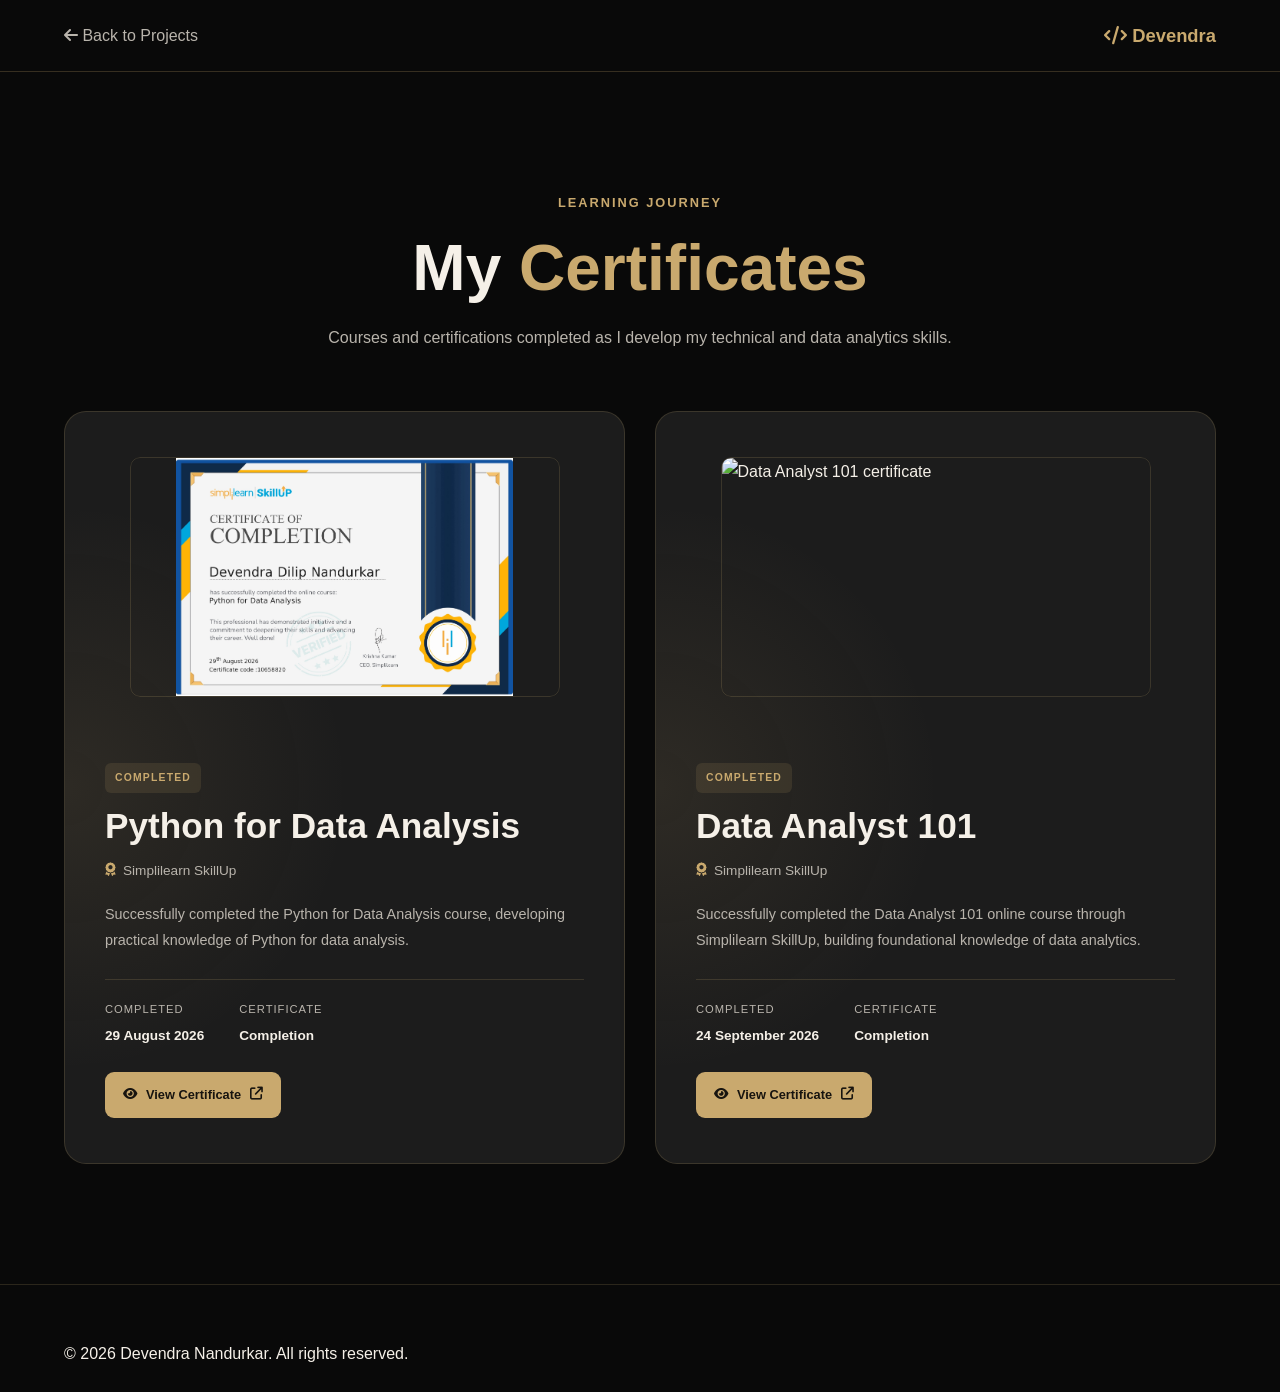
==== certificates.html @ e5c410e3 "Add files via upload" ====
<!DOCTYPE html>
<html lang="en">
<head>
    <meta charset="UTF-8">
    <meta name="viewport" content="width=device-width, initial-scale=1.0">

    <title>Certificates | Devendra Nandurkar</title>

    <!-- Reuse your portfolio stylesheet -->
    <link rel="stylesheet" href="style.css">

    <!-- Font Awesome icons -->
    <link rel="stylesheet"
          href="https://cdnjs.cloudflare.com/ajax/libs/font-awesome/6.7.2/css/all.min.css">

          <style>
        :root {
            --gold: #C9A96E;
            --gold-light: #DCC18B;
            --page-bg: #090909;
            --card-bg: #151514;
            --text-main: #F5F0E8;
            --text-muted: #B9B4AC;
            --line: rgba(201, 169, 110, 0.23);
        }

        * {
            box-sizing: border-box;
        }

        html {
            scroll-behavior: smooth;
        }

        body {
            margin: 0;
            background: var(--page-bg);
            color: var(--text-main);
            font-family: Arial, sans-serif;
            line-height: 1.7;
        }

        a {
            color: inherit;
            text-decoration: none;
        }

        .project-container {
            width: min(1420px, 90%);
            margin: auto;
        }

        .project-nav {
            border-bottom: 1px solid var(--line);
            padding: 20px 0;
        }

        .nav-inner {
            display: flex;
            justify-content: space-between;
            align-items: center;
            gap: 16px;
        }

        .brand {
            color: var(--gold);
            font-size: 1.15rem;
            font-weight: 700;
        }

        .back-link {
            color: var(--text-muted);
            transition: color 0.25s;
        }

        .back-link:hover {
            color: var(--gold);
        }

        .project-hero {
            padding: 75px 0 55px;
        }

        .eyebrow {
            color: var(--gold);
            text-transform: uppercase;
            letter-spacing: 3px;
            font-size: 0.78rem;
            font-weight: 700;
        }

        h1 {
            font-size: clamp(2.2rem, 5vw, 4rem);
            line-height: 1.15;
            margin: 18px 0;
        }

        h2 {
            font-size: clamp(1.6rem, 3vw, 2.2rem);
            margin: 0 0 22px;
        }

        h1 span,
        h2 span {
            color: var(--gold);
        }

        .hero-description {
            max-width: 760px;
            color: var(--text-muted);
            font-size: 1.05rem;
        }

        .tech-tags {
            display: flex;
            flex-wrap: wrap;
            gap: 10px;
            margin: 26px 0;
        }

        .tech-tag {
            border: 1px solid var(--line);
            color: var(--gold-light);
            background: rgba(201, 169, 110, 0.07);
            padding: 7px 14px;
            border-radius: 5px;
            font-size: 0.88rem;
        }

        .project-actions {
            display: flex;
            flex-wrap: wrap;
            gap: 14px;
            margin-top: 30px;
        }

        .project-btn {
            display: inline-flex;
            justify-content: center;
            align-items: center;
            gap: 10px;
            padding: 12px 20px;
            border: 1px solid var(--gold);
            border-radius: 5px;
            font-weight: 700;
            transition: 0.25s;
        }

        .project-btn.primary {
            color: #090909;
            background: var(--gold);
        }

        .project-btn.primary:hover {
            background: var(--gold-light);
        }

        .project-btn.secondary {
            color: var(--gold);
            background: transparent;
        }

        .project-btn.secondary:hover {
            background: rgba(201, 169, 110, 0.1);
        }

        .section {
            padding: 42px 0;
        }

        .section-description {
            color: var(--text-muted);
            max-width: 800px;
        }

        .overview-grid {
            display: grid;
            grid-template-columns: repeat(3, 1fr);
            gap: 20px;
            margin-top: 28px;
        }

        .info-card {
            padding: 24px;
            background: var(--card-bg);
            border: 1px solid var(--line);
            border-radius: 10px;
        }

        .info-card i {
            color: var(--gold);
            font-size: 1.5rem;
            margin-bottom: 15px;
        }

        .info-card h3 {
            margin: 0 0 10px;
        }

        .info-card p {
            color: var(--text-muted);
            margin-bottom: 0;
        }

        .feature-list {
            display: grid;
            grid-template-columns: repeat(2, 1fr);
            gap: 15px;
            margin-top: 25px;
        }

        .feature-item {
            display: flex;
            align-items: flex-start;
            gap: 12px;
            padding: 18px;
            border: 1px solid var(--line);
            border-radius: 8px;
            background: var(--card-bg);
        }

        .feature-item i {
            color: var(--gold);
            margin-top: 5px;
        }

        .feature-item span {
            color: var(--text-muted);
        }

        .gallery {
            display: grid;
            grid-template-columns: repeat(2, minmax(0, 1fr));
            gap: 22px;
            margin-top: 28px;
        }

        .gallery-card {
            overflow: hidden;
            border: 1px solid var(--line);
            border-radius: 10px;
            background: var(--card-bg);
        }

        .gallery-card img {
            display: block;
            width: 100%;
            aspect-ratio: 16 / 10;
            object-fit: cover;
            object-position: top;
            background: #20201e;
            transition: transform 0.35s;
        }

        .gallery-card:hover img {
            transform: scale(1.025);
        }

        .gallery-caption {
            padding: 16px;
            color: var(--text-muted);
        }

        .gallery-caption h3 {
            color: var(--text-main);
            font-size: 1rem;
            margin: 0 0 5px;
        }

        .learning-box {
            background: var(--card-bg);
            border-left: 3px solid var(--gold);
            border-radius: 5px;
            padding: 25px;
            color: var(--text-muted);
        }

        .closing-section {
            margin: 40px 0 70px;
            padding: 35px;
            text-align: center;
            background: var(--card-bg);
            border: 1px solid var(--line);
            border-radius: 12px;
        }

        .closing-section p {
            color: var(--text-muted);
        }

        .project-footer {
            padding: 25px 0;
            border-top: 1px solid var(--line);
            text-align: center;
            color: var(--text-muted);
            font-size: 0.9rem;
        }

        .project-footer span {
            color: var(--gold);
        }

        @media (max-width: 700px) {
            .project-hero {
                padding-top: 50px;
            }

            .overview-grid,
            .feature-list,
            .gallery {
                grid-template-columns: 1fr;
            }

            .closing-section {
                padding: 24px 18px;
            }

            .nav-inner {
                align-items: flex-start;
            }

            .back-link {
                font-size: 0.9rem;
            }
        }

        @media (prefers-reduced-motion: reduce) {
            html {
                scroll-behavior: auto;
            }

            *,
            *::before,
            *::after {
                transition-duration: 0.01ms !important;
            }
        }

        
    </style>
<script>
    const savedTheme = localStorage.getItem("sujal-theme");

    if (savedTheme === "light") {
        document.documentElement.classList.add("light-mode");
    } else {
        document.documentElement.classList.remove("light-mode");
    }
</script>
</head>

<body>
    
    <script>
    document.body.classList.toggle(
        "light-mode",
        localStorage.getItem("sujal-theme") === "light"
    );
</script>

    <!-- Navigation -->
    <nav class="project-nav">
        <div class="project-container nav-inner">
            <a class="back-link" href="../index.html#projects">
                <i class="fa-solid fa-arrow-left"></i>
                Back to Projects
            </a>

            <a class="brand">
                <i class="fa-solid fa-code"></i>
                Devendra
            </a>

            
        </div>
    </nav>

    <!-- Certificates -->
    <section class="certificates-section">

        <div class="container">

            <div class="section-heading">
                <p class="section-label">LEARNING JOURNEY</p>

                <h1>My <span>Certificates</span></h1>

                <p>
                    Courses and certifications completed as I develop
                    my technical and data analytics skills.
                </p>
            </div>

            <div class="all-certificates">

                <!-- Certificate 1 -->
                <div class="certificate-card">

                    <div class="certificate-image">
                        <a href="assets/certificates/python-data-analysis.jpg"
                           target="_blank"
                           class="certificate-image-link">

                            <img
                                src="assets/certificates/python-data-analysis.jpg"
                                alt="Python for Data Analysis certificate">

                            <div class="certificate-image-overlay">
                                <span>
                                    <i class="fa-solid fa-eye"></i>
                                    View Certificate
                                </span>
                            </div>
                        </a>
                    </div>

                    <div class="certificate-content">

                        <span class="certificate-status">COMPLETED</span>

                        <h3>Python for Data Analysis</h3>

                        <p class="certificate-issuer">
                            <i class="fa-solid fa-award"></i>
                            Simplilearn SkillUp
                        </p>

                        <p class="certificate-description">
                            Successfully completed the Python for Data
                            Analysis course, developing practical
                            knowledge of Python for data analysis.
                        </p>

                        <div class="certificate-details">
                            <div>
                                <span>Completed</span>
                                <strong>29 August 2026</strong>
                            </div>

                            <div>
                                <span>Certificate</span>
                                <strong>Completion</strong>
                            </div>
                        </div>

                        <a href="assets/certificates/python-data-analysis.jpg"
                           target="_blank"
                           class="certificate-btn">
                            <i class="fa-solid fa-eye"></i>
                            View Certificate
                            <i class="fa-solid fa-arrow-up-right-from-square"></i>
                        </a>

                    </div>
                </div>

                <!-- Certificate 2 -->
                <div class="certificate-card">

                    <div class="certificate-image">
                        <a href="assets/certificates/data-analyst-101.jpg"
                           target="_blank"
                           class="certificate-image-link">

                            <img
                                src="assets/certificates/data-analyst-101.jpg"
                                alt="Data Analyst 101 certificate">

                            <div class="certificate-image-overlay">
                                <span>
                                    <i class="fa-solid fa-eye"></i>
                                    View Certificate
                                </span>
                            </div>
                        </a>
                    </div>

                    <div class="certificate-content">

                        <span class="certificate-status">COMPLETED</span>

                        <h3>Data Analyst 101</h3>

                        <p class="certificate-issuer">
                            <i class="fa-solid fa-award"></i>
                            Simplilearn SkillUp
                        </p>

                        <p class="certificate-description">
                            Successfully completed the Data Analyst 101
                            online course through Simplilearn SkillUp,
                            building foundational knowledge of
                            data analytics.
                        </p>

                        <div class="certificate-details">
                            <div>
                                <span>Completed</span>
                                <strong>24 September 2026</strong>
                            </div>

                            <div>
                                <span>Certificate</span>
                                <strong>Completion</strong>
                            </div>
                        </div>

                        <a href="assets/certificates/data-analyst-101.jpg"
                           target="_blank"
                           class="certificate-btn">
                            <i class="fa-solid fa-eye"></i>
                            View Certificate
                            <i class="fa-solid fa-arrow-up-right-from-square"></i>
                        </a>

                    </div>
                </div>

            </div>
        </div>
    </section>

    <!-- Footer -->
    <footer class="footer">
        <div class="container">
            <p>© 2026 Devendra Nandurkar. All rights reserved.</p>
        </div>
    </footer>

</body>
</html>
---- style.css ----
/* =========================
   RESET
========================= */

* {
    margin: 0;
    padding: 0;
    box-sizing: border-box;
}

html {
    scroll-behavior: smooth;
}

body {
    font-family: "Inter", sans-serif;
    background: #0b0f19;
    color: #ffffff;
    line-height: 1.6;
    overflow-x: hidden;
}

a {
    text-decoration: none;
    color: inherit;
}

button {
    font-family: inherit;
}


/* =========================
   VARIABLES
========================= */

:root {
    --background: #0b0f19;
    --background-secondary: #111827;
    --text: #ffffff;
    --text-secondary: #a7b0c0;
    --primary: #6c63ff;
    --primary-light: #8b85ff;
    --border: rgba(255, 255, 255, 0.08);
}


/* =========================
   CONTAINER
========================= */

.container {
    width: min(1450px, 90%);
    margin: auto;
}


/* =========================
   NAVBAR
========================= */

.navbar {
    position: fixed;
    top: 0;
    left: 0;
    width: 100%;
    z-index: 1000;

    background: rgba(11, 15, 25, 0.75);
    backdrop-filter: blur(15px);

    border-bottom: 1px solid var(--border);
}

.nav-container {
    height: 75px;

    display: flex;
    align-items: center;
    justify-content: space-between;
}

.logo {
    font-size: 1.4rem;
    font-weight: 800;
}

.logo span {
    color: var(--primary);
}

.nav-menu {
    display: flex;
    gap: 30px;
}

.nav-link {
    color: var(--text-secondary);
    font-size: 0.9rem;
    transition: 0.3s;
}

.nav-link:hover,
.nav-link.active {
    color: white;
}

.nav-actions {
    display: flex;
    align-items: center;
    gap: 10px;
}

.icon-btn,
.menu-btn {
    width: 40px;
    height: 40px;

    border: 1px solid var(--border);
    border-radius: 10px;

    background: transparent;
    color: white;

    cursor: pointer;
}

.menu-btn {
    display: none;
}


/* =========================
   HERO
========================= */

.hero {
    min-height: 100vh;

    display: flex;
    align-items: center;

    position: relative;

    padding-top: 75px;

    background:
        radial-gradient(
            circle at 75% 50%,
            rgba(108, 99, 255, 0.15),
            transparent 30%
        );
}

.hero-container {
    display: grid;

    grid-template-columns: 1.2fr 0.8fr;

    align-items: center;

    gap: 60px;
}

.hero-greeting {
    color: var(--primary-light);
    font-weight: 600;

    margin-bottom: 10px;
}

.hero h1 {
    font-size: clamp(3rem, 7vw, 5.5rem);
    line-height: 1;

    margin-bottom: 20px;
}

.hero h1 span {
    color: var(--primary);
}

.hero h2 {
    font-size: 1.35rem;
    font-weight: 600;

    color: var(--text-secondary);

    margin-bottom: 20px;
}

.hero h2 span {
    color: var(--primary);
}

.hero-description {
    max-width: 600px;

    color: var(--text-secondary);

    margin-bottom: 30px;
}


/* =========================
   BUTTONS
========================= */

.hero-buttons {
    display: flex;
    gap: 15px;

    flex-wrap: wrap;
}

.btn {
    padding: 13px 22px;

    border-radius: 10px;

    font-weight: 600;

    display: inline-flex;
    align-items: center;
    gap: 10px;

    transition: 0.3s;
}

.btn-primary {
    background: var(--primary);
}

.btn-primary:hover {
    transform: translateY(-3px);
}

.btn-secondary {
    border: 1px solid var(--border);
}

.btn-secondary:hover {
    background: rgba(255, 255, 255, 0.05);
}


/* =========================
   SOCIAL
========================= */

.hero-socials {
    display: flex;
    gap: 12px;

    margin-top: 30px;
}

.hero-socials a {
    width: 42px;
    height: 42px;

    display: grid;
    place-items: center;

    border: 1px solid var(--border);
    border-radius: 10px;

    color: var(--text-secondary);

    transition: 0.3s;
}

.hero-socials a:hover {
    color: white;
    border-color: var(--primary);

    transform: translateY(-3px);
}


/* =========================
   HERO VISUAL
========================= */

.hero-visual {
    display: flex;
    justify-content: center;
}

.profile-card {
    width: 330px;
    height: 330px;

    position: relative;

    display: grid;
    place-items: center;

    border-radius: 50%;

    background:
        radial-gradient(
            circle,
            rgba(108, 99, 255, 0.25),
            rgba(108, 99, 255, 0.02) 65%
        );

    border: 1px solid rgba(108, 99, 255, 0.25);
}

.profile-circle {
    width: 190px;
    height: 190px;

    border-radius: 50%;

    display: grid;
    place-items: center;

    background: #151b2b;

    border: 2px solid rgba(108, 99, 255, 0.5);

    font-size: 5rem;

    color: var(--primary);
}


/* =========================
   FLOATING CARDS
========================= */

.floating-card {
    position: absolute;

    padding: 10px 15px;

    border-radius: 10px;

    background: #151b2b;

    border: 1px solid var(--border);

    box-shadow: 0 15px 30px rgba(0, 0, 0, 0.3);

    font-size: 0.85rem;

    display: flex;
    align-items: center;
    gap: 8px;
}

.card-python {
    top: 30px;
    left: -25px;
}

.card-sql {
    bottom: 40px;
    right: -25px;
}

.card-data {
    top: 45%;
    right: -45px;
}


/* =========================
   SCROLL
========================= */

.scroll-down {
    position: absolute;

    bottom: 25px;
    left: 50%;

    transform: translateX(-50%);

    display: flex;
    flex-direction: column;
    align-items: center;

    gap: 5px;

    color: var(--text-secondary);

    font-size: 0.75rem;
}

.scroll-down i {
    animation: bounce 1.5s infinite;
}

@keyframes bounce {

    0%,
    100% {
        transform: translateY(0);
    }

    50% {
        transform: translateY(6px);
    }
}


/* =========================
   TEMPORARY SECTIONS
========================= */

.placeholder-section {
    min-height: 100vh;

    display: grid;
    place-items: center;

    background: var(--background-secondary);

    border-top: 1px solid var(--border);
}

.placeholder-section h2 {
    font-size: 3rem;
}


/* =========================
   LIGHT MODE
========================= */

body.light-mode {
    --background: #f5f7fb;
    --background-secondary: #ffffff;
    --text: #111827;
    --text-secondary: #5f6b7a;
    --primary: #5b52e8;
    --primary-light: #5b52e8;
    --border: rgba(0, 0, 0, 0.10);

    background: var(--background);
    color: var(--text);
}

body.light-mode .navbar {
    background: rgba(255, 255, 255, 0.80);
}

body.light-mode .nav-link {
    color: var(--text-secondary);
}

body.light-mode .nav-link:hover,
body.light-mode .nav-link.active {
    color: var(--text);
}

body.light-mode .icon-btn,
body.light-mode .menu-btn {
    color: var(--text);
}

body.light-mode .hero {
    background:
        radial-gradient(
            circle at 75% 50%,
            rgba(108, 99, 255, 0.12),
            transparent 30%
        );
}

body.light-mode .profile-circle {
    background: #ffffff;
}

body.light-mode .floating-card {
    background: #ffffff;
    color: var(--text);
}

body.light-mode .btn-secondary {
    color: var(--text);
}

body.light-mode .placeholder-section {
    background: var(--background-secondary);
}

/* =========================
   ABOUT SECTION
========================= */

.about-section {
    padding: 120px 0;

    background: var(--background-secondary);
}


/* Section Heading */

.section-heading {
    text-align: center;

    max-width: 650px;

    margin: 0 auto 60px;
}

.section-label {
    color: var(--primary);

    font-size: 0.8rem;

    font-weight: 700;

    letter-spacing: 2px;

    margin-bottom: 10px;
}

.section-heading h2 {
    font-size: clamp(2.3rem, 5vw, 3.5rem);

    margin-bottom: 15px;
}

.section-heading h2 span {
    color: var(--primary);
}

.section-heading > p:last-child {
    color: var(--text-secondary);
}


/* About Grid */

.about-grid {
    display: grid;

    grid-template-columns: 1.1fr 0.9fr;

    gap: 60px;

    align-items: center;
}


/* About Content */

.about-content h3 {
    font-size: 1.8rem;

    line-height: 1.3;

    margin-bottom: 20px;
}

.about-content h3 span {
    color: var(--primary);
}

.about-content > p {
    color: var(--text-secondary);

    margin-bottom: 18px;

    line-height: 1.8;
}


/* Highlight Cards */

.about-highlights {
    display: grid;

    grid-template-columns: repeat(2, 1fr);

    gap: 15px;

    margin-top: 30px;
}

.highlight-card {
    display: flex;

    align-items: center;

    gap: 15px;

    padding: 18px;

    border: 1px solid var(--border);

    border-radius: 12px;

    background: rgba(255, 255, 255, 0.02);

    transition: 0.3s;
}

.highlight-card:hover {
    transform: translateY(-5px);

    border-color: var(--primary);
}

.highlight-card > i {
    font-size: 1.5rem;

    color: var(--primary);
}

.highlight-card strong {
    display: block;

    margin-bottom: 3px;
}

.highlight-card span {
    color: var(--text-secondary);

    font-size: 0.78rem;
}


/* Education Card */

.education-card {
    padding: 35px;

    border: 1px solid var(--border);

    border-radius: 20px;

    background: rgba(255, 255, 255, 0.025);

    box-shadow: 0 20px 50px rgba(0, 0, 0, 0.15);
}

.education-header {
    display: flex;

    align-items: flex-start;

    gap: 15px;

    padding-bottom: 25px;

    border-bottom: 1px solid var(--border);
}

.education-header > i {
    width: 45px;
    height: 45px;

    display: grid;
    place-items: center;

    border-radius: 10px;

    background: rgba(108, 99, 255, 0.12);

    color: var(--primary);
}

.education-header p {
    color: var(--primary);

    font-size: 0.75rem;

    font-weight: 700;

    letter-spacing: 1.5px;

    margin-bottom: 5px;
}

.education-header h3 {
    font-size: 1.05rem;
}


/* Timeline */

.education-timeline {
    padding-top: 25px;
}

.timeline-item {
    display: flex;

    gap: 18px;

    align-items: flex-start;
}

.timeline-dot {
    flex-shrink: 0;

    width: 12px;
    height: 12px;

    margin-top: 6px;

    border-radius: 50%;

    background: var(--primary);

    box-shadow: 0 0 0 5px rgba(108, 99, 255, 0.12);
}

.timeline-item h4 {
    margin-bottom: 4px;
}

.timeline-item p {
    color: var(--text-secondary);

    font-size: 0.9rem;
}

.timeline-item span {
    display: inline-block;

    margin-top: 5px;

    color: var(--primary);

    font-size: 0.8rem;
}

.timeline-line {
    width: 1px;

    height: 35px;

    margin: 5px 0 5px 5px;

    background: var(--border);
}


/* Light Mode */

body.light-mode .highlight-card,
body.light-mode .education-card {
    background: rgba(0, 0, 0, 0.02);
}


/* =========================
   SKILLS SECTION
========================= */

.skills-section {
    padding: 120px 0;
    background: var(--background);
}


/* Skills Grid */

.skills-grid {
    display: grid;

    grid-template-columns: repeat(4, 1fr);

    gap: 18px;
}


/* Skill Card */

.skill-card {
    position: relative;

    padding: 22px;

    display: flex;
    align-items: center;

    gap: 15px;

    border: 1px solid var(--border);

    border-radius: 15px;

    background: rgba(255, 255, 255, 0.025);

    transition: 0.35s ease;

    overflow: hidden;
}

.skill-card::before {
    content: "";

    position: absolute;

    inset: 0;

    background: radial-gradient(
        circle at top right,
        rgba(108, 99, 255, 0.12),
        transparent 55%
    );

    opacity: 0;

    transition: 0.35s;
}

.skill-card:hover {
    transform: translateY(-7px);

    border-color: rgba(108, 99, 255, 0.5);

    box-shadow: 0 15px 35px rgba(0, 0, 0, 0.18);
}

.skill-card:hover::before {
    opacity: 1;
}


/* Skill Icon */

.skill-icon {
    width: 50px;
    height: 50px;

    flex-shrink: 0;

    display: grid;
    place-items: center;

    border-radius: 12px;

    background: rgba(108, 99, 255, 0.1);

    color: var(--primary);

    font-size: 1.5rem;

    position: relative;
    z-index: 1;
}


/* Skill Information */

.skill-info {
    position: relative;
    z-index: 1;

    min-width: 0;
}

.skill-info h3 {
    font-size: 1rem;

    margin-bottom: 3px;
}

.skill-info p {
    color: var(--text-secondary);

    font-size: 0.72rem;

    white-space: nowrap;
}


/* Skill Level */

.skill-level {
    position: absolute;

    top: 10px;
    right: 10px;

    font-size: 0.6rem;

    color: var(--primary);

    opacity: 0;

    transform: translateY(-5px);

    transition: 0.3s;
}

.skill-card:hover .skill-level {
    opacity: 1;

    transform: translateY(0);
}


/* Analytics Toolkit */

.analytics-toolkit {
    margin-top: 70px;

    padding: 40px;

    display: grid;

    grid-template-columns: 1fr 1fr;

    gap: 50px;

    align-items: center;

    border: 1px solid var(--border);

    border-radius: 20px;

    background:
        radial-gradient(
            circle at 10% 20%,
            rgba(108, 99, 255, 0.12),
            transparent 35%
        ),
        rgba(255, 255, 255, 0.02);
}

.toolkit-content h3 {
    font-size: 2rem;

    line-height: 1.25;

    margin: 10px 0 15px;
}

.toolkit-content h3 span {
    color: var(--primary);
}

.toolkit-content > p:last-child {
    color: var(--text-secondary);

    max-width: 500px;
}


/* Toolkit Items */

.toolkit-items {
    display: grid;

    grid-template-columns: repeat(2, 1fr);

    gap: 15px;
}

.tool-item {
    display: flex;

    align-items: center;

    gap: 12px;

    padding: 18px;

    border: 1px solid var(--border);

    border-radius: 12px;

    background: rgba(255, 255, 255, 0.025);

    transition: 0.3s;
}

.tool-item:hover {
    transform: translateX(5px);

    border-color: var(--primary);
}

.tool-item i {
    color: var(--primary);
}


/* Light Mode */

body.light-mode .skill-card,
body.light-mode .analytics-toolkit,
body.light-mode .tool-item {
    background: rgba(0, 0, 0, 0.02);
}

/* =========================
   PROJECTS SECTION
========================= */

.projects-section {
    padding: 120px 0;

    background: var(--background-secondary);
}


/* Projects Grid */

.projects-grid {
    display: grid;

    grid-template-columns: repeat(3, 1fr);

    gap: 25px;
}


/* Project Card */

.project-card {
    overflow: hidden;

    border: 1px solid var(--border);

    border-radius: 18px;

    background: var(--background);

    transition: 0.35s ease;
}

.project-card:hover {
    transform: translateY(-10px);

    border-color: rgba(108, 99, 255, 0.45);

    box-shadow: 0 25px 50px rgba(0, 0, 0, 0.2);
}


/* Project Image */

.project-image {
    height: 210px;

    position: relative;

    display: grid;

    place-items: center;

    overflow: hidden;
}


/* Different Project Backgrounds */

.air-ticket {
    background:
        radial-gradient(
            circle at center,
            rgba(108, 99, 255, 0.25),
            transparent 65%
        ),
        #12182a;
}

.sales-dashboard {
    background:
        radial-gradient(
            circle at center,
            rgba(0, 180, 150, 0.15),
            transparent 65%
        ),
        #101d24;
}

.student-analysis {
    background:
        radial-gradient(
            circle at center,
            rgba(255, 170, 60, 0.15),
            transparent 65%
        ),
        #211a12;
}


/* Image Content */

.project-image-content {
    display: flex;

    flex-direction: column;

    align-items: center;

    gap: 10px;

    color: rgba(255, 255, 255, 0.8);

    transition: 0.35s;
}

.project-image-content i {
    font-size: 3.5rem;
}

.project-image-content span {
    font-size: 0.8rem;

    text-transform: uppercase;

    letter-spacing: 1.5px;
}


/* Project Number */

.project-number {
    position: absolute;

    top: 15px;
    right: 15px;

    font-size: 0.75rem;

    font-weight: 700;

    color: rgba(255, 255, 255, 0.5);
}


/* Hover Image */

.project-card:hover .project-image-content {
    transform: scale(1.08);
}


/* Project Content */

.project-content {
    padding: 25px;
}


/* Project Top */

.project-top {
    display: flex;

    justify-content: space-between;

    align-items: center;

    margin-bottom: 12px;
}

.project-category {
    color: var(--primary);

    font-size: 0.7rem;

    font-weight: 700;

    text-transform: uppercase;

    letter-spacing: 0.8px;
}

.project-arrow {
    color: var(--text-secondary);

    font-size: 0.85rem;

    transition: 0.3s;
}

.project-card:hover .project-arrow {
    color: var(--primary);

    transform: translate(3px, -3px);
}


/* Project Title */

.project-content h3 {
    font-size: 1.3rem;

    line-height: 1.3;

    margin-bottom: 12px;
}


/* Description */

.project-content > p {
    color: var(--text-secondary);

    font-size: 0.85rem;

    line-height: 1.7;

    margin-bottom: 20px;
}


/* Technologies */

.project-tech {
    display: flex;

    flex-wrap: wrap;

    gap: 7px;

    margin-bottom: 22px;
}

.project-tech span {
    padding: 5px 9px;

    border-radius: 6px;

    background: rgba(108, 99, 255, 0.08);

    color: var(--text-secondary);

    font-size: 0.65rem;

    border: 1px solid rgba(108, 99, 255, 0.12);
}


/* Project Buttons */

.project-links {
    display: flex;

    gap: 10px;
}

.project-btn {
    flex: 1;

    padding: 10px;

    display: flex;

    justify-content: center;

    align-items: center;

    gap: 7px;

    border: 1px solid var(--border);

    border-radius: 8px;

    font-size: 0.75rem;

    font-weight: 600;

    transition: 0.3s;
}

.project-btn:hover {
    border-color: var(--primary);

    color: var(--primary);
}

.project-demo {
    background: var(--primary);

    color: white;

    border-color: var(--primary);
}

.project-demo:hover {
    color: white;

    background: var(--primary-light);
}


/* More Projects */

.projects-more {
    margin-top: 55px;

    display: flex;

    align-items: center;

    justify-content: space-between;

    gap: 20px;
}

.projects-more p {
    color: var(--text-secondary);

    font-size: 0.85rem;
}

.github-all-btn {
    display: inline-flex;

    align-items: center;

    gap: 10px;

    padding: 12px 18px;

    border: 1px solid var(--border);

    border-radius: 9px;

    font-size: 0.8rem;

    font-weight: 600;

    transition: 0.3s;
}

.github-all-btn:hover {
    border-color: var(--primary);

    color: var(--primary);

    transform: translateY(-3px);
}


/* Light Mode */

body.light-mode .project-card {
    background: var(--background);
}

body.light-mode .project-tech span {
    background: rgba(108, 99, 255, 0.06);
}

/* =========================
   CERTIFICATES SECTION
========================= */

.certificates-section {
    padding: 120px 0;

    background: var(--background);
}


/* Learning Card */

.learning-card {
    position: relative;

    display: grid;

    grid-template-columns: auto 1fr auto;

    align-items: center;

    gap: 30px;

    padding: 40px;

    border: 1px solid var(--border);

    border-radius: 20px;

    background:
        radial-gradient(
            circle at 0% 50%,
            rgba(108, 99, 255, 0.12),
            transparent 40%
        ),
        rgba(255, 255, 255, 0.025);

    overflow: hidden;
}


/* Learning Icon */

.learning-icon {
    width: 75px;
    height: 75px;

    display: grid;
    place-items: center;

    border-radius: 18px;

    background: rgba(108, 99, 255, 0.12);

    color: var(--primary);

    font-size: 2rem;
}


/* Learning Content */

.learning-status {
    display: inline-block;

    margin-bottom: 8px;

    padding: 5px 9px;

    border-radius: 5px;

    background: rgba(108, 99, 255, 0.1);

    color: var(--primary);

    font-size: 0.65rem;

    font-weight: 700;

    letter-spacing: 1px;
}

.learning-content h3 {
    font-size: 1.7rem;

    margin-bottom: 8px;
}

.learning-content > p {
    max-width: 700px;

    color: var(--text-secondary);

    font-size: 0.9rem;

    line-height: 1.7;

    margin-bottom: 20px;
}


/* Learning Topics */

.learning-topics {
    display: flex;

    flex-wrap: wrap;

    gap: 10px;
}

.learning-topics span {
    display: inline-flex;

    align-items: center;

    gap: 7px;

    padding: 7px 11px;

    border: 1px solid var(--border);

    border-radius: 7px;

    color: var(--text-secondary);

    font-size: 0.7rem;
}

.learning-topics i {
    color: var(--primary);
}


/* Decoration */

.learning-decoration {
    width: 55px;
    height: 55px;

    display: grid;
    place-items: center;

    border: 1px solid var(--border);

    border-radius: 50%;

    color: var(--primary);

    font-size: 1.2rem;
}


/* Certificate Preview */

.certificate-preview {
    margin-top: 50px;

    padding: 30px;

    border: 1px solid var(--border);

    border-radius: 18px;

    background: var(--background-secondary);
}

.preview-header {
    display: flex;

    justify-content: space-between;

    align-items: center;

    margin-bottom: 25px;
}

.preview-header h3 {
    font-size: 1.3rem;
}

.preview-header > i {
    color: var(--text-secondary);

    font-size: 1.2rem;
}


/* Locked Certificates */

.locked-certificates {
    display: grid;

    grid-template-columns: repeat(3, 1fr);

    gap: 15px;
}

.locked-card {
    min-height: 130px;

    display: flex;

    flex-direction: column;

    align-items: center;

    justify-content: center;

    gap: 10px;

    border: 1px dashed var(--border);

    border-radius: 12px;

    color: var(--text-secondary);

    background: rgba(255, 255, 255, 0.015);
}

.locked-card i {
    font-size: 1.2rem;

    opacity: 0.5;
}

.locked-card span {
    font-size: 0.75rem;
}


/* Light Mode */

body.light-mode .learning-card {
    background:
        radial-gradient(
            circle at 0% 50%,
            rgba(108, 99, 255, 0.08),
            transparent 40%
        ),
        rgba(0, 0, 0, 0.02);
}

body.light-mode .certificate-preview {
    background: var(--background-secondary);
}

body.light-mode .locked-card {
    background: rgba(0, 0, 0, 0.015);
}

/* =========================
   CERTIFICATES SECTION
========================= */

.certificates-section {
    padding: 120px 0;
    background: var(--background);
}


/* Certificate Main Card */

.certificate-card {
    display: grid;

    grid-template-columns: 0.9fr 1.1fr;

    gap: 45px;

    align-items: center;

    padding: 35px;

    border: 1px solid var(--border);

    border-radius: 22px;

    background:
        radial-gradient(
            circle at 0% 50%,
            rgba(108, 99, 255, 0.10),
            transparent 40%
        ),
        rgba(255, 255, 255, 0.025);

    transition: 0.35s ease;

    overflow: hidden;
}

.certificate-card:hover {
    transform: translateY(-6px);

    border-color: rgba(108, 99, 255, 0.45);

    box-shadow: 0 25px 50px rgba(0, 0, 0, 0.18);
}


/* Certificate Image Container */

.certificate-image {
    display: flex;

    justify-content: center;

    align-items: center;

    padding: 10px;
}


/* Actual Certificate */

.certificate-image img {
    display: block;

    width: 100%;

    max-width: 430px;

    height: auto;

    border-radius: 10px;

    border: 1px solid var(--border);

    box-shadow: 0 15px 35px rgba(0, 0, 0, 0.25);

    transition: 0.35s ease;
}

/* =========================
   CERTIFICATE IMAGE HOVER
========================= */

.certificate-image-link {
    position: relative;

    display: block;

    max-width: 430px;

    width: 100%;

    overflow: hidden;

    border-radius: 10px;

    cursor: pointer;
}

.certificate-image-link img {
    display: block;

    width: 100%;

    max-width: none;

    height: auto;

    border-radius: 10px;

    transition: 0.35s ease;
}


/* Hover Overlay */

.certificate-image-overlay {
    position: absolute;

    inset: 0;

    display: flex;

    align-items: center;

    justify-content: center;

    background: rgba(5, 8, 20, 0.65);

    opacity: 0;

    transition: 0.35s ease;
}


/* Button */

.certificate-image-overlay span {
    display: inline-flex;

    align-items: center;

    gap: 9px;

    padding: 12px 18px;

    border-radius: 9px;

    background: var(--primary);

    color: white;

    font-size: 0.8rem;

    font-weight: 600;

    transform: translateY(10px);

    transition: 0.35s ease;
}


/* Hover */

.certificate-image-link:hover img {
    transform: scale(1.04);
}

.certificate-image-link:hover .certificate-image-overlay {
    opacity: 1;
}

.certificate-image-link:hover .certificate-image-overlay span {
    transform: translateY(0);
}


/* Certificate Content */

.certificate-content {
    padding: 10px 5px;
}


/* Status */

.certificate-status {
    display: inline-block;

    padding: 6px 10px;

    margin-bottom: 12px;

    border-radius: 6px;

    background: rgba(108, 99, 255, 0.10);

    color: var(--primary);

    font-size: 0.65rem;

    font-weight: 700;

    letter-spacing: 1.2px;
}


/* Certificate Title */

.certificate-content h3 {
    font-size: clamp(1.7rem, 3vw, 2.2rem);

    line-height: 1.2;

    margin-bottom: 12px;
}


/* Issuer */

.certificate-issuer {
    display: flex;

    align-items: center;

    gap: 8px;

    color: var(--text-secondary);

    font-size: 0.85rem;

    margin-bottom: 20px;
}

.certificate-issuer i {
    color: var(--primary);
}


/* Description */

.certificate-description {
    color: var(--text-secondary);

    font-size: 0.9rem;

    line-height: 1.8;

    max-width: 600px;

    margin-bottom: 25px;
}

.certificate-description strong {
    color: var(--text);
}


/* Certificate Details */

.certificate-details {
    display: flex;

    gap: 35px;

    margin-bottom: 25px;

    padding-top: 20px;

    border-top: 1px solid var(--border);
}

.certificate-details div {
    display: flex;

    flex-direction: column;

    gap: 5px;
}

.certificate-details span {
    color: var(--text-secondary);

    font-size: 0.7rem;

    text-transform: uppercase;

    letter-spacing: 1px;
}

.certificate-details strong {
    font-size: 0.85rem;
}


/* View Certificate Button */

.certificate-btn {
    display: inline-flex;

    align-items: center;

    gap: 9px;

    padding: 12px 18px;

    border-radius: 9px;

    background: var(--primary);

    color: white;

    font-size: 0.8rem;

    font-weight: 600;

    transition: 0.3s ease;
}

.certificate-btn:hover {
    color: white;

    transform: translateY(-3px);

    box-shadow: 0 10px 25px rgba(108, 99, 255, 0.25);
}


/* =========================
   MORE CERTIFICATES
========================= */

.certificate-preview {
    margin-top: 50px;

    padding: 30px;

    border: 1px solid var(--border);

    border-radius: 18px;

    background: var(--background-secondary);
}

.preview-header {
    display: flex;

    justify-content: space-between;

    align-items: center;

    margin-bottom: 25px;
}

.preview-header h3 {
    font-size: 1.3rem;
}

.preview-header > i {
    color: var(--text-secondary);

    font-size: 1.2rem;
}


/* Locked Certificates */

.locked-certificates {
    display: grid;

    grid-template-columns: repeat(2, 1fr);

    gap: 15px;
}

.locked-card {
    min-height: 120px;

    display: flex;

    flex-direction: column;

    align-items: center;

    justify-content: center;

    gap: 10px;

    border: 1px dashed var(--border);

    border-radius: 12px;

    color: var(--text-secondary);

    background: rgba(255, 255, 255, 0.015);

    transition: 0.3s;
}

.locked-card:hover {
    border-color: var(--primary);

    transform: translateY(-4px);
}

.locked-card i {
    font-size: 1.2rem;

    opacity: 0.5;
}

.locked-card span {
    font-size: 0.75rem;
}


/* =========================
   LIGHT MODE
========================= */

body.light-mode .certificate-card {
    background:
        radial-gradient(
            circle at 0% 50%,
            rgba(108, 99, 255, 0.08),
            transparent 40%
        ),
        rgba(0, 0, 0, 0.02);
}

body.light-mode .certificate-preview {
    background: var(--background-secondary);
}

body.light-mode .locked-card {
    background: rgba(0, 0, 0, 0.015);
}


/* =========================
   CERTIFICATE RESPONSIVE
========================= */

@media (max-width: 850px) {

    .certificate-card {
        grid-template-columns: 1fr;

        gap: 30px;

        padding: 25px;
    }

    .certificate-image img {
        max-width: 550px;
    }

    .certificate-content {
        text-align: center;
    }

    .certificate-issuer {
        justify-content: center;
    }

    .certificate-description {
        margin-left: auto;
        margin-right: auto;
    }

    .certificate-details {
        justify-content: center;
    }

    .certificate-btn {
        justify-content: center;
    }

}


@media (max-width: 550px) {

    .certificate-card {
        padding: 18px;
    }

    .certificate-details {
        flex-direction: column;

        gap: 15px;

        align-items: center;
    }

    .locked-certificates {
        grid-template-columns: 1fr;
    }

}

/* =========================
   CONTACT SECTION
========================= */

.contact-section {
    padding: 120px 0;
    background: var(--background-secondary);
}


/* Contact Grid */

.contact-grid {
    display: grid;

    grid-template-columns: 0.85fr 1.15fr;

    gap: 70px;

    align-items: start;
}


/* Contact Information */

.contact-info h3 {
    font-size: 2.2rem;

    line-height: 1.25;

    margin-bottom: 18px;
}

.contact-info h3 span {
    color: var(--primary);
}

.contact-info > p {
    color: var(--text-secondary);

    line-height: 1.8;

    font-size: 0.9rem;

    margin-bottom: 35px;
}


/* Contact Item */

.contact-item {
    display: flex;

    align-items: center;

    gap: 15px;

    padding: 15px 0;

    border-bottom: 1px solid var(--border);

    transition: 0.3s;
}

.contact-item:hover {
    transform: translateX(6px);
}

.contact-icon {
    width: 45px;
    height: 45px;

    display: grid;

    place-items: center;

    flex-shrink: 0;

    border-radius: 10px;

    background: rgba(108, 99, 255, 0.1);

    color: var(--primary);
}

.contact-item span {
    display: block;

    color: var(--text-secondary);

    font-size: 0.7rem;

    margin-bottom: 3px;
}

.contact-item strong {
    font-size: 0.85rem;

    font-weight: 500;
}


/* Contact Form */

.contact-form-wrapper {
    padding: 35px;

    border: 1px solid var(--border);

    border-radius: 20px;

    background: rgba(255, 255, 255, 0.025);

    box-shadow: 0 20px 45px rgba(0, 0, 0, 0.12);
}

.contact-form {
    display: flex;

    flex-direction: column;

    gap: 20px;
}

.form-row {
    display: grid;

    grid-template-columns: 1fr 1fr;

    gap: 18px;
}

.form-group {
    display: flex;

    flex-direction: column;

    gap: 8px;
}

.form-group label {
    font-size: 0.75rem;

    font-weight: 600;
}

.form-group input,
.form-group textarea {
    width: 100%;

    padding: 13px 15px;

    border: 1px solid var(--border);

    border-radius: 9px;

    outline: none;

    background: rgba(255, 255, 255, 0.025);

    color: var(--text);

    font-family: inherit;

    font-size: 0.8rem;

    transition: 0.3s;

    resize: vertical;
}

.form-group input::placeholder,
.form-group textarea::placeholder {
    color: var(--text-secondary);

    opacity: 0.6;
}

.form-group input:focus,
.form-group textarea:focus {
    border-color: var(--primary);

    box-shadow: 0 0 0 3px rgba(108, 99, 255, 0.08);
}


/* Submit Button */

.contact-submit {
    display: flex;

    justify-content: center;

    align-items: center;

    gap: 10px;

    padding: 13px 20px;

    border: none;

    border-radius: 9px;

    background: var(--primary);

    color: white;

    font-family: inherit;

    font-size: 0.8rem;

    font-weight: 600;

    cursor: pointer;

    transition: 0.3s;
}

.contact-submit:hover {
    transform: translateY(-3px);

    box-shadow: 0 10px 25px rgba(108, 99, 255, 0.25);
}


/* =========================
   FOOTER
========================= */

.footer {
    padding: 55px 0 25px;

    background: var(--background);

    border-top: 1px solid var(--border);
}


/* Main Footer */

.footer-main {
    display: flex;

    align-items: center;

    justify-content: space-between;

    gap: 30px;

    padding-bottom: 40px;

    border-bottom: 1px solid var(--border);
}


/* Brand */

.footer-brand {
    display: flex;

    flex-direction: column;

    gap: 9px;
}


.footer-logo {
    display: inline-block;

    width: fit-content;

    font-size: 1.45rem;

    font-weight: 800;

    letter-spacing: -0.5px;

    transition: 0.3s;
}


.footer-logo span {
    color: var(--primary);
}


.footer-logo:hover {
    transform: translateY(-2px);
}


/* Tagline */

.footer-brand > p {
    color: var(--text-secondary);

    font-size: 0.78rem;
}


.footer-brand > p span {
    color: var(--primary);

    margin: 0 5px;
}


/* Status */

.footer-status {
    display: flex;

    align-items: center;

    gap: 8px;

    width: fit-content;

    margin-top: 5px;

    padding: 6px 10px;

    border: 1px solid var(--border);

    border-radius: 20px;

    color: var(--text-secondary);

    font-size: 0.65rem;
}


.status-dot {
    width: 7px;
    height: 7px;

    border-radius: 50%;

    background: #35c759;

    box-shadow: 0 0 8px rgba(53, 199, 89, 0.7);
}


/* =========================
   SOCIAL LINKS
========================= */

.footer-socials {
    display: flex;

    align-items: center;

    gap: 12px;
}


.footer-socials a {
    width: 45px;
    height: 45px;

    display: grid;

    place-items: center;

    border: 1px solid var(--border);

    border-radius: 12px;

    color: var(--text-secondary);

    background: rgba(255, 255, 255, 0.02);

    font-size: 1rem;

    transition: 0.3s ease;
}


.footer-socials a:hover {
    color: var(--primary);

    border-color: var(--primary);

    transform: translateY(-5px);

    box-shadow:
        0 10px 25px rgba(108, 99, 255, 0.15);
}


/* =========================
   FOOTER BOTTOM
========================= */

.footer-bottom {
    display: flex;

    align-items: center;

    justify-content: space-between;

    gap: 20px;

    padding-top: 22px;
}


.footer-bottom p {
    color: var(--text-secondary);

    font-size: 0.68rem;

    line-height: 1.6;
}


.footer-bottom strong {
    color: var(--text);
}


.footer-separator {
    margin: 0 7px;

    color: var(--primary);
}


/* =========================
   BACK TO TOP
========================= */

.back-to-top {
    display: inline-flex;

    align-items: center;

    gap: 10px;

    color: var(--text-secondary);

    font-size: 0.68rem;

    transition: 0.3s;
}


.back-to-top i {
    width: 34px;
    height: 34px;

    display: grid;

    place-items: center;

    border: 1px solid var(--border);

    border-radius: 50%;

    color: var(--primary);

    transition: 0.3s;
}


.back-to-top:hover {
    color: var(--primary);
}


.back-to-top:hover i {
    transform: translateY(-4px);

    border-color: var(--primary);

    box-shadow:
        0 8px 20px rgba(108, 99, 255, 0.15);
}

/* =========================
   PROJECT SCREENSHOTS
========================= */

.project-screenshots {
    display: grid;

    grid-template-columns: repeat(2, 1fr);

    gap: 25px;

    max-width: 900px;

    margin: 0 auto;
}

.screenshot-item {
    display: flex;

    flex-direction: column;

    align-items: center;

    gap: 10px;
}

.screenshot-item img {
    display: block;

    width: 120%;

    max-width: 420px;

    height: auto;

    border: 1px solid var(--border);

    border-radius: 10px;

    cursor: pointer;

    transition: 0.35s ease;

    box-shadow: 0 10px 30px rgba(0, 0, 0, 0.1);
}

.screenshot-item img:hover {
    transform: scale(1.025);

    border-color: var(--primary);

    box-shadow: 0 15px 35px rgba(0, 0, 0, 0.16);
}

.screenshot-item span {
    color: var(--text-secondary);

    font-size: 1rem;

    font-weight: 900;
}


/* Last screenshot centered */

.screenshot-wide {
    grid-column: 1 / -1;

    justify-self: center;

    width: 100%;
}

.screenshot-wide img {
    max-width: 100%;
}

/* =========================
   PROJECT HERO IMAGE
========================= */

.project-hero-image {
    display: flex;

    justify-content: center;

    margin: 45px auto 70px;

    width: 100%;
}

.project-hero-image img {
    display: block;

    width: 150%;

    max-width: 950px;

    height: auto;

    border-radius: 12px;

    border: 1px solid var(--border);

    box-shadow: 0 15px 40px rgba(0, 0, 0, 0.15);

    transition: 0.35s ease;
}

.project-hero-image img:hover {
    transform: scale(1.015);

    box-shadow: 0 20px 50px rgba(0, 0, 0, 0.2);
}

/* =========================
   MOBILE
========================= */

@media (max-width: 850px) {

    .nav-menu {
        position: absolute;

        top: 75px;
        left: 0;

        width: 100%;

        padding: 25px;

        background: #111827;

        flex-direction: column;

        gap: 20px;

        transform: translateY(-150%);
        transition: 0.3s;
    }

    .nav-menu.active {
        transform: translateY(0);
    }

    .menu-btn {
        display: block;
    }

    .hero-container {
        grid-template-columns: 1fr;

        text-align: center;

        padding-top: 50px;
    }

    .hero-content {
        display: flex;
        flex-direction: column;
        align-items: center;
    }

    .hero-visual {
        display: none;
    }

    .scroll-down {
        display: none;
    }

    .about-grid {
        grid-template-columns: 1fr;
        gap: 40px;
    }

    .about-highlights {
        grid-template-columns: 1fr;
    }

    .skills-grid {
        grid-template-columns: repeat(2, 1fr);
    }

    .analytics-toolkit {
        grid-template-columns: 1fr;
        padding: 30px;
    }

    .projects-grid {
        grid-template-columns: 1fr 1fr;
    }

    .projects-more {
        flex-direction: column;
        text-align: center;
    }

    .learning-card {
        grid-template-columns: 1fr;
        text-align: center;
    }

    .learning-icon {
        margin: auto;
    }

    .learning-topics {
        justify-content: center;
    }

    .learning-decoration {
        display: none;
    }

    .locked-certificates {
        grid-template-columns: 1fr;
    }

    .footer-main {
        flex-direction: column;

        align-items: center;

        text-align: center;
    }

    .footer-brand {
        align-items: center;
    }

    .footer-bottom {
        flex-direction: column;

        text-align: center;
    }
}

@media (max-width: 550px) {

    .skills-grid {
        grid-template-columns: 1fr;
    }

    .toolkit-items {
        grid-template-columns: 1fr;
    }

    .analytics-toolkit {
        padding: 25px;
    }

    .projects-grid {
        grid-template-columns: 1fr;
    }

    .project-image {
        height: 190px;
    }
}

@media (max-width: 700px) {

    .project-screenshots {
        grid-template-columns: 1fr;

        gap: 25px;
    }

    .screenshot-item img {
        max-width: 100%;
    }

    .screenshot-wide {
        grid-column: auto;

        width: 100%;
    }

}

/* Air Ticket Card - Clickable */
.project-card {
    cursor: pointer;
}

/* =====================================================
   LUXURY PORTFOLIO THEME
   Obsidian Black + Champagne Gold
   Dark Mode + Warm Ivory Light Mode
   Paste at the VERY END of your existing CSS file
===================================================== */

/* =========================
   DARK MODE — DEFAULT
========================= */

:root {
    color-scheme: dark;

    --background: #090909;
    --background-secondary: #111110;

    --text: #F5F0E8;
    --text-secondary: #B9B4AC;

    --primary: #C9A96E;
    --primary-light: #DCC18B;

    --border: rgba(201, 169, 110, 0.18);

    --surface: #1C1C1C;
    --surface-hover: #262521;
    --gold-muted: #9F8351;

    --btn-bg: #C9A96E;
    --btn-text: #17140F;
    --btn-hover: #DCC18B;

    --gold-glow: rgba(201, 169, 110, 0.12);
    --gold-border: rgba(201, 169, 110, 0.4);
}

/* =========================
   GLOBAL
========================= */

body {
    background: var(--background);
    color: var(--text);
}

::selection {
    background: var(--primary);
    color: #17140F;
}

a {
    transition: color 0.25s ease;
}

/* =========================
   NAVBAR
========================= */

.navbar {
    background: rgba(9, 9, 9, 0.82);
    border-bottom: 1px solid var(--border);
}

.logo span,
.footer-logo span {
    color: var(--primary);
}

.nav-link:hover,
.nav-link.active {
    color: var(--primary);
}

.icon-btn,
.menu-btn {
    background: var(--surface);
    color: var(--text);
    border-color: var(--border);
}

.icon-btn:hover,
.menu-btn:hover {
    color: var(--primary);
    border-color: var(--primary);
    background: var(--surface-hover);
}

/* =========================
   HERO
========================= */

.hero {
    background:
        radial-gradient(
            circle at 75% 50%,
            rgba(201, 169, 110, 0.12),
            transparent 32%
        );
}

.hero-greeting,
.hero h1 span,
.hero h2 span {
    color: var(--primary);
}

.hero h2,
.hero-description {
    color: var(--text-secondary);
}

/* =========================
   BUTTONS
========================= */

.btn-primary {
    background: var(--btn-bg);
    color: var(--btn-text);
    border: 1px solid transparent;
}

.btn-primary:hover {
    background: var(--btn-hover);
    color: #17140F;
    box-shadow: 0 8px 25px rgba(201, 169, 110, 0.16);
}

.btn-secondary {
    color: var(--text);
    border-color: var(--border);
}

.btn-secondary:hover {
    color: var(--primary);
    background: var(--surface-hover);
    border-color: var(--primary);
}

/* =========================
   SOCIAL ICONS
========================= */

.hero-socials a,
.footer-socials a {
    background: var(--surface);
    color: var(--text-secondary);
    border-color: var(--border);
}

.hero-socials a:hover,
.footer-socials a:hover {
    color: var(--primary);
    border-color: var(--primary);
    box-shadow: 0 8px 22px rgba(201, 169, 110, 0.08);
}

/* =========================
   HERO VISUAL
========================= */

.profile-card {
    background:
        radial-gradient(
            circle,
            rgba(201, 169, 110, 0.18),
            rgba(201, 169, 110, 0.015) 68%
        );

    border-color: var(--gold-border);
}

.profile-circle {
    background: #171613;
    color: var(--primary);
    border-color: rgba(201, 169, 110, 0.55);
}

.floating-card {
    background: #1C1C1C;
    color: var(--text);
    border-color: var(--border);
}

/* =========================
   ABOUT SECTION
========================= */

.about-section,
.projects-section,
.contact-section {
    background: var(--background-secondary);
}

.skills-section,
.certificates-section,
.footer {
    background: var(--background);
}

.section-label,
.section-heading h2 span {
    color: var(--primary);
}

.about-content h3 span {
    color: var(--primary);
}

.highlight-card,
.education-card {
    background: rgba(255, 255, 255, 0.018);
    border-color: var(--border);
}

.highlight-card:hover {
    border-color: var(--primary);
}

.highlight-card > i,
.education-header > i,
.education-header p,
.timeline-item span {
    color: var(--primary);
}

.education-header > i {
    background: var(--gold-glow);
}

.timeline-dot {
    background: var(--primary);
    box-shadow: 0 0 0 5px var(--gold-glow);
}

/* =========================
   SKILLS SECTION
========================= */

.skill-card,
.tool-item {
    background: rgba(255, 255, 255, 0.018);
    border-color: var(--border);
}

.skill-card::before {
    background: radial-gradient(
        circle at top right,
        rgba(201, 169, 110, 0.12),
        transparent 55%
    );
}

.skill-card:hover {
    border-color: var(--gold-border);
    box-shadow: 0 15px 35px rgba(0, 0, 0, 0.18);
}

.skill-icon {
    background: var(--gold-glow);
    color: var(--primary);
}

.skill-level,
.toolkit-content h3 span,
.tool-item i {
    color: var(--primary);
}

.analytics-toolkit {
    background:
        radial-gradient(
            circle at 10% 20%,
            rgba(201, 169, 110, 0.10),
            transparent 38%
        ),
        var(--surface);
    border-color: var(--border);
}

.tool-item:hover {
    border-color: var(--primary);
}

/* =========================
   PROJECTS SECTION
========================= */

.project-card {
    background: var(--background);
    border-color: var(--border);
}

.project-card:hover {
    border-color: var(--gold-border);
    box-shadow: 0 25px 50px rgba(0, 0, 0, 0.25);
}

/* Coordinated project preview colors */

.air-ticket {
    background:
        radial-gradient(
            circle at center,
            rgba(201, 169, 110, 0.19),
            transparent 65%
        ),
        #15130F;
}

.sales-dashboard {
    background:
        radial-gradient(
            circle at center,
            rgba(201, 169, 110, 0.13),
            transparent 65%
        ),
        #171916;
}

.student-analysis {
    background:
        radial-gradient(
            circle at center,
            rgba(201, 169, 110, 0.13),
            transparent 65%
        ),
        #1D1912;
}

.project-category,
.project-card:hover .project-arrow,
.project-arrow {
    color: var(--primary);
}

.project-tech span {
    background: rgba(201, 169, 110, 0.07);
    border-color: rgba(201, 169, 110, 0.16);
    color: var(--text-secondary);
}

.project-btn:hover,
.github-all-btn:hover {
    border-color: var(--primary);
    color: var(--primary);
}

.project-demo {
    background: var(--primary);
    color: #17140F;
    border-color: var(--primary);
}

.project-demo:hover {
    background: var(--primary-light);
    color: #17140F;
}

/* =========================
   LEARNING & CERTIFICATES
========================= */

.learning-card,
.certificate-card {
    background:
        radial-gradient(
            circle at 0% 50%,
            rgba(201, 169, 110, 0.10),
            transparent 42%
        ),
        var(--surface);

    border-color: var(--border);
}

.learning-icon,
.certificate-status,
.learning-status {
    background: var(--gold-glow);
    color: var(--primary);
}

.learning-topics span,
.locked-card {
    border-color: var(--border);
}

.learning-topics i,
.learning-decoration,
.certificate-issuer i {
    color: var(--primary);
}

.certificate-card:hover {
    border-color: var(--gold-border);
    box-shadow: 0 25px 50px rgba(0, 0, 0, 0.18);
}

.certificate-image img {
    border-color: var(--border);
}

.certificate-image-overlay {
    background: rgba(9, 9, 9, 0.76);
}

.certificate-image-overlay span,
.certificate-btn {
    background: var(--primary);
    color: #17140F;
}

.certificate-image-overlay span {
    transform: translateY(10px);
}

.certificate-btn:hover {
    background: var(--primary-light);
    color: #17140F;
    box-shadow: 0 10px 25px rgba(201, 169, 110, 0.16);
}

.certificate-preview {
    background: var(--background-secondary);
}

.locked-card:hover {
    border-color: var(--primary);
}

/* =========================
   CONTACT SECTION
========================= */

.contact-info h3 span {
    color: var(--primary);
}

.contact-icon {
    background: var(--gold-glow);
    color: var(--primary);
}

.contact-form-wrapper {
    background: var(--surface);
    border-color: var(--border);
}

.form-group input,
.form-group textarea {
    background: #111110;
    color: var(--text);
    border-color: var(--border);
}

.form-group input:focus,
.form-group textarea:focus {
    border-color: var(--primary);
    box-shadow: 0 0 0 3px rgba(201, 169, 110, 0.12);
}

.contact-submit {
    background: var(--btn-bg);
    color: var(--btn-text);
}

.contact-submit:hover {
    background: var(--btn-hover);
    color: #17140F;
    box-shadow: 0 10px 25px rgba(201, 169, 110, 0.16);
}

/* =========================
   FOOTER
========================= */

.footer-brand > p span,
.footer-separator,
.back-to-top i {
    color: var(--primary);
}

.footer-socials a {
    background: var(--surface);
}

.back-to-top:hover,
.back-to-top:hover i {
    color: var(--primary);
    border-color: var(--primary);
}

/* =========================
   PROJECT SCREENSHOTS
========================= */

.screenshot-item img,
.project-hero-image img {
    border-color: var(--border);
}

.screenshot-item img:hover {
    border-color: var(--primary);
}

/* =========================
   LIGHT MODE
========================= */

body.light-mode {
    color-scheme: light;

    --background: #F7F4EE;
    --background-secondary: #EFEAE0;

    --text: #24221E;
    --text-secondary: #625D54;

    --primary: #C9A96E;
    --primary-light: #705326;

    --border: rgba(80, 63, 35, 0.14);

    --surface: #FFFFFF;
    --surface-hover: #F3EEE5;
    --gold-muted: #A68A59;

    --btn-bg: #C9A96E;
    --btn-text: #FFFFFF;
    --btn-hover: #403A2E;

    --gold-glow: rgba(138, 107, 53, 0.09);
    --gold-border: rgba(138, 107, 53, 0.40);

    background: var(--background);
    color: var(--text);
}

/* Light navbar */

body.light-mode .navbar {
    background: rgba(247, 244, 238, 0.90);
    border-color: var(--border);
}

body.light-mode .nav-link {
    color: var(--text-secondary);
}

body.light-mode .nav-link:hover,
body.light-mode .nav-link.active {
    color: var(--primary);
}

body.light-mode .icon-btn,
body.light-mode .menu-btn {
    background: #FFFFFF;
    color: var(--text);
    border-color: var(--border);
}

/* Light hero */

body.light-mode .hero {
    background:
        radial-gradient(
            circle at 75% 50%,
            rgba(138, 107, 53, 0.09),
            transparent 32%
        );
}

body.light-mode .profile-card {
    background:
        radial-gradient(
            circle,
            rgba(138, 107, 53, 0.11),
            transparent 68%
        );
    border-color: var(--gold-border);
}

body.light-mode .profile-circle {
    background: #FFFFFF;
    color: var(--primary);
    border-color: var(--gold-border);
}

body.light-mode .floating-card {
    background: #FFFFFF;
    color: var(--text);
    border-color: var(--border);
}

/* Light cards */

body.light-mode .highlight-card,
body.light-mode .education-card,
body.light-mode .skill-card,
body.light-mode .tool-item {
    background: #FFFFFF;
}

body.light-mode .analytics-toolkit {
    background:
        radial-gradient(
            circle at 10% 20%,
            rgba(138, 107, 53, 0.07),
            transparent 38%
        ),
        #FFFFFF;
}

body.light-mode .skill-card::before {
    background: radial-gradient(
        circle at top right,
        rgba(138, 107, 53, 0.09),
        transparent 55%
    );
}

body.light-mode .skill-card:hover,
body.light-mode .tool-item:hover {
    border-color: var(--gold-border);
}

/* =========================
   LIGHT MODE — PROJECT CARDS
========================= */

body.light-mode .project-card {
    background: #FFFFFF;
}

/* Air Ticket — warm charcoal */
body.light-mode .air-ticket {
    background:
        radial-gradient(
            circle at center,
            rgba(180, 139, 67, 0.20),
            transparent 65%
        ),
        #302B22;
}

/* Sales Dashboard — deep muted green */
body.light-mode .sales-dashboard {
    background:
        radial-gradient(
            circle at center,
            rgba(113, 153, 125, 0.20),
            transparent 65%
        ),
        #252D28;
}

/* Student Analysis — deep warm brown */
body.light-mode .student-analysis {
    background:
        radial-gradient(
            circle at center,
            rgba(180, 139, 67, 0.18),
            transparent 65%
        ),
        #30271E;
}

/* Keep preview icons and labels readable */
body.light-mode .project-image-content {
    color: rgba(255, 255, 255, 0.90);
}

body.light-mode .project-number {
    color: rgba(255, 255, 255, 0.65);
}

/* Project technology tags */
body.light-mode .project-tech span {
    background: #F5F0E6;
    border-color: #E3D7C1;
    color: #625D54;
}

/* Project button */
body.light-mode .project-demo {
    background: #292720;
    color: #FFFFFF;
    border-color: #292720;
}

body.light-mode .project-demo:hover {
    background: #403A2E;
    color: #FFFFFF;
}

/* Light certificates */

body.light-mode .learning-card,
body.light-mode .certificate-card {
    background:
        radial-gradient(
            circle at 0% 50%,
            rgba(138, 107, 53, 0.07),
            transparent 42%
        ),
        #FFFFFF;
}

body.light-mode .certificate-preview {
    background: #FFFFFF;
}

body.light-mode .locked-card {
    background: #FAF8F3;
}

body.light-mode .certificate-image-overlay {
    background: rgba(36, 34, 30, 0.65);
}

body.light-mode .certificate-image-overlay span,
body.light-mode .certificate-btn {
    background: #C9A96E;
    color: #FFFFFF;
}

body.light-mode .certificate-btn:hover {
    background: #403A2E;
    color: #FFFFFF;
}

/* Light contact form */

body.light-mode .contact-form-wrapper {
    background: #FFFFFF;
}

body.light-mode .form-group input,
body.light-mode .form-group textarea {
    background: #FAF8F3;
    color: var(--text);
    border-color: var(--border);
}

body.light-mode .form-group input::placeholder,
body.light-mode .form-group textarea::placeholder {
    color: #777064;
    opacity: 1;
}

body.light-mode .contact-submit {
    background: #C9A96E;
    color: #FFFFFF;
}

body.light-mode .contact-submit:hover {
    background: #403A2E;
    color: #FFFFFF;
}

/* Light footer */

body.light-mode .footer-socials a {
    background: #FFFFFF;
}

/* Light mobile menu */

@media (max-width: 850px) {
    .nav-menu {
        background: var(--background-secondary);
        border-bottom: 1px solid var(--border);
    }

    body.light-mode .nav-menu {
        background: #F7F4EE;
    }
}

/* =========================
   ACCESSIBILITY
========================= */

:focus-visible {
    outline: 2px solid var(--primary);
    outline-offset: 3px;
}

@media (prefers-reduced-motion: reduce) {
    *,
    *::before,
    *::after {
        scroll-behavior: auto !important;
        animation-duration: 0.01ms !important;
        animation-iteration-count: 1 !important;
        transition-duration: 0.01ms !important;
    }
}

.view-more-certificates {
    display: flex;
    justify-content: flex-end;
    width: 100%;
    margin: 20px 0 30px;
}

.view-more-certificates .certificate-btn {
    display: inline-flex;
    align-items: center;
    gap: 10px;
    text-decoration: none;
}

/* View More Certificates */
.view-more-certificates {
    display: flex;
    justify-content: center;
    margin: 64px 0 30px;
}

.view-more-certificates .certificate-btn {
    display: inline-flex;
    align-items: center;
    justify-content: center;
    gap: 10px;
    cursor: pointer;
}

/* Additional certificates: vertical layout */
.more-certificates {
    width: 100%;
    max-width: 1000px;
    margin: 0 auto;
}

.more-certificates:not([hidden]) {
    display: flex;
    flex-direction: column;
    gap: 20px;
}

.more-certificates[hidden] {
    display: none !important;
}

.more-certificates .certificate-card {
    width: 100%;
    max-width: 100%;
    margin: 0 auto;
}

/* Small-screen adjustments */
@media (max-width: 700px) {
    .more-certificates .certificate-card {
        flex-direction: column;
    }

    .more-certificates .certificate-image,
    .more-certificates .certificate-content {
        width: 100%;
        max-width: 100%;
    }
}

/* Certificates page: 2-column grid */
.all-certificates {
    display: grid;
    grid-template-columns: repeat(2, minmax(0, 1fr));
    gap: 30px;
    align-items: stretch;
    margin-top: 40px;
}

/* Each certificate card */
.all-certificates .certificate-card {
    width: 100%;
    max-width: none;
    min-width: 0;
    margin: 0;
    display: flex;
    flex-direction: column;
    height: 100%;
}

/* Keep certificate images consistent */
.all-certificates .certificate-image {
    width: 100%;
}

.all-certificates .certificate-image img {
    display: block;
    width: 100%;
    height: 240px;
    object-fit: contain;
}

/* Let card content fill available space */
.all-certificates .certificate-content {
    width: 100%;
    flex: 1;
}

/* Responsive layout for phones */
@media (max-width: 700px) {
    .all-certificates {
        grid-template-columns: 1fr;
        gap: 24px;
        margin-top: 28px;
    }

    .all-certificates .certificate-image img {
        height: auto;
        max-height: 280px;
    }
}

/* ==============================
   MOBILE HEADER FIX
   Desktop remains unchanged
============================== */

@media screen and (max-width: 768px) {

    .navbar {
        width: 100%;
        max-width: 100%;
        left: 0;
        right: 0;
    }

    .navbar .nav-container {
        width: 100%;
        max-width: 100%;
        min-width: 0;
        padding-left: 16px;
        padding-right: 16px;
        display: flex;
        align-items: center;
        justify-content: space-between;
        gap: 10px;
    }

    .navbar .logo {
        flex: 1 1 auto;
        min-width: 0;
        white-space: nowrap;
        font-size: clamp(14px, 4vw, 18px);
    }

    .navbar .nav-actions {
        flex: 0 0 auto;
        display: flex;
        align-items: center;
        justify-content: flex-end;
        gap: 8px;
        margin-left: auto;
    }

    .navbar .icon-btn,
    .navbar .menu-btn {
        flex: 0 0 40px;
        width: 40px;
        min-width: 40px;
        height: 40px;
        padding: 0;
        display: flex;
        align-items: center;
        justify-content: center;
    }

    .navbar .nav-menu {
        max-width: 100%;
        box-sizing: border-box;
    }

}

@media screen and (max-width: 360px) {

    .navbar .nav-container {
        padding-left: 10px;
        padding-right: 10px;
        gap: 6px;
    }

    .navbar .nav-actions {
        gap: 5px;
    }

    .navbar .logo {
        font-size: 14px;
    }

}

/* ==============================
   SEPARATE MOBILE CONTACT CONTAINER
   Desktop remains unchanged
============================== */

@media screen and (max-width: 768px) {

    #contact .contact-grid {
        display: flex !important;
        flex-direction: column;
        align-items: stretch;
        width: 100%;
        max-width: 100%;
    }

    #contact .mobile-contact-container {
        display: block;
        position: relative;
        width: calc(100vw - 32px) !important;
        max-width: none !important;
        min-width: 0;
        margin-left: calc((100% - (100vw - 32px)) / 2);
        padding: 20px;
        box-sizing: border-box;
        align-self: center;
    }

    #contact .mobile-contact-container .contact-form {
        width: 100%;
        max-width: none;
        min-width: 0;
        margin: 0;
        box-sizing: border-box;
    }

    #contact .mobile-contact-container .form-row {
        display: grid;
        grid-template-columns: minmax(0, 1fr);
        width: 100%;
    }

    #contact .mobile-contact-container .form-group,
    #contact .mobile-contact-container input,
    #contact .mobile-contact-container textarea {
        width: 100%;
        max-width: 100%;
        min-width: 0;
        box-sizing: border-box;
    }

}

/* POCO M3 - CONTACT FORM WIDTH TEST */
@media screen and (max-width: 768px) {

    #contact .contact-form-wrapper {
        width: calc(100vw - 24px) !important;
        max-width: calc(100vw - 24px) !important;
        min-width: 0 !important;
        margin-left: calc((100% - (100vw - 24px)) / 2) !important;
        padding: 20px !important;
        box-sizing: border-box !important;
    }

    #contact .contact-form {
        width: 100% !important;
        max-width: 100% !important;
        min-width: 0 !important;
        box-sizing: border-box !important;
    }

    #contact .form-row {
        grid-template-columns: minmax(0, 1fr) !important;
    }

    #contact .form-group input,
    #contact .form-group textarea {
        width: 100% !important;
        max-width: 100% !important;
        min-width: 0 !important;
        box-sizing: border-box !important;
    }

}

/* =========================
   MOBILE NAVIGATION
========================= */

@media screen and (max-width: 768px) {
    .navbar {
        position: relative !important;
        z-index: 1000 !important;
        overflow: visible !important;
    }

    .nav-container {
        position: relative !important;
        overflow: visible !important;
    }

    #navMenu {
        display: none !important;
        position: absolute !important;
        top: 100% !important;
        left: 0 !important;
        right: 0 !important;

        width: 100% !important;
        height: auto !important;
        max-height: 75vh !important;
        overflow-y: auto !important;

        flex-direction: column !important;
        align-items: stretch !important;
        gap: 4px !important;

        margin-top: 10px !important;
        padding: 12px 18px !important;

        background: var(--background-secondary) !important;
        border: 1px solid #374151 !important;
        border-radius: 12px !important;

        box-sizing: border-box !important;
        z-index: 10001 !important;
    }

    #navMenu.active {
        display: flex !important;
        visibility: visible !important;
        opacity: 1 !important;
    }

    #navMenu .nav-link {
        display: block !important;
        width: 100% !important;
        padding: 12px !important;
        text-align: left !important;
        visibility: visible !important;
        opacity: 1 !important;
        box-sizing: border-box !important;
    }

    #menuToggle {
        display: flex !important;
        position: relative !important;
        z-index: 10002 !important;
        min-width: 40px !important;
        min-height: 40px !important;
        align-items: center !important;
        justify-content: center !important;
        cursor: pointer !important;
        pointer-events: auto !important;
    }
}

/* Hide the optional mobile-only Skills link if present */
.mobile-skills-link {
    display: none !important;
}

/* Skills navigation link */
.mobile-skills-link {
    display: none !important;
}

@media screen and (max-width: 768px) {
    #navMenu .mobile-skills-link {
        display: block !important;
    }
}

/* MOBILE DROPDOWN - LIGHT MODE FIX */
@media screen and (max-width: 768px) {
    body.light-mode #navMenu,
    body.light-mode #navMenu.active {
        background: #ffffff !important;
        background-color: #ffffff !important;
        color: #111827 !important;
        border-color: #d1d5db !important;
    }

    body.light-mode #navMenu .nav-link,
    body.light-mode #navMenu .nav-link.active {
        color: #111827 !important;
        background: transparent !important;
    }

    body.light-mode #navMenu .nav-link:hover {
        background: #f3f4f6 !important;
        color: #111827 !important;
    }
}

/* ==============================
   SALES PROJECT DETAILS PAGE
============================== */

.project-details-hero,
.project-details-section {
    width: min(1100px, 90%);
    margin: 0 auto;
}

.project-details-hero {
    padding: 100px 0 60px;
}

.project-details-hero h1 {
    margin: 18px 0;
    font-size: clamp(2.2rem, 5vw, 4rem);
    color: var(--primary);
}

.project-details-hero > p,
.project-details-section > p {
    max-width: 800px;
    line-height: 1.8;
    color: var(--text-secondary);
}

.project-details-section {
    padding: 45px 0;
}

.project-details-section h2 {
    margin-bottom: 24px;
    color: var(--primary);
}

.project-details-hero .project-tech {
    display: flex;
    flex-wrap: wrap;
    gap: 10px;
    margin-top: 25px;
}

.project-details-hero .project-tech span {
    padding: 8px 14px;
    border: 1px solid var(--primary);
    border-radius: 20px;
}

.project-detail-buttons {
    margin-top: 28px;
}

.project-detail-buttons a,
.project-details-footer a {
    display: inline-flex;
    align-items: center;
    gap: 10px;
    padding: 12px 18px;
    border: 1px solid var(--primary);
    border-radius: 8px;
    color: var(--primary);
    text-decoration: none;
}

.project-kpi-grid,
.project-findings-grid,
.project-screenshot-grid {
    display: grid;
    grid-template-columns: repeat(2, minmax(0, 1fr));
    gap: 22px;
}

.project-kpi-card,
.project-finding-card,
.project-screenshot-placeholder {
    padding: 25px;
    border: 1px solid rgba(201, 169, 110, 0.3);
    border-radius: 14px;
    background: var(--background-secondary);
}

.project-kpi-card span {
    color: var(--text-secondary);
}

.project-kpi-card h3 {
    margin-top: 10px;
    color: var(--primary);
    font-size: 1.8rem;
}

.project-finding-card i {
    margin-bottom: 15px;
    color: var(--primary);
    font-size: 1.5rem;
}

.project-finding-card h3 {
    margin-bottom: 10px;
}

.project-finding-card p {
    color: var(--text-secondary);
    line-height: 1.7;
}

.project-screenshot-placeholder {
    min-height: 180px;
    display: flex;
    flex-direction: column;
    align-items: center;
    justify-content: center;
    gap: 12px;
    text-align: center;
    color: var(--text-secondary);
}

.project-screenshot-placeholder i {
    color: var(--primary);
    font-size: 2rem;
}

.project-details-footer {
    width: min(1100px, 90%);
    margin: 30px auto;
    padding: 30px 0;
}

@media (max-width: 600px) {
    .project-kpi-grid,
    .project-findings-grid,
    .project-screenshot-grid {
        grid-template-columns: 1fr;
    }

    .project-details-hero {
        padding-top: 70px;
    }
}

/* =========================================
   PROJECT DETAILS — LIGHT MODE
   Add before </style>
========================================= */

body.light-mode {
    --page-bg: #F7F5F0;
    --card-bg: #FFFFFF;
    --text-main: #292720;
    --text-muted: #625D54;
    --line: rgba(138, 107, 53, 0.25);

    background: var(--page-bg);
    color: var(--text-main);
}

/* Main page and navigation */
body.light-mode .project-nav,
body.light-mode .project-footer {
    background: var(--page-bg);
    color: var(--text-muted);
    border-color: var(--line);
}

body.light-mode .brand,
body.light-mode .project-footer span,
body.light-mode .eyebrow {
    color: #8A6B35;
}

body.light-mode .back-link {
    color: #625D54;
}

body.light-mode .back-link:hover {
    color: #8A6B35;
}

/* All headings and normal text */
body.light-mode h1,
body.light-mode h2,
body.light-mode h3,
body.light-mode h4,
body.light-mode h5,
body.light-mode h6 {
    color: #292720;
}

body.light-mode h1 span,
body.light-mode h2 span {
    color: #8A6B35;
}

body.light-mode p,
body.light-mode .hero-description,
body.light-mode .section-description,
body.light-mode .gallery-caption,
body.light-mode .feature-item span,
body.light-mode .info-card p,
body.light-mode .closing-section p,
body.light-mode .learning-box {
    color: #625D54;
}

/* Technology tags */
body.light-mode .tech-tag {
    color: #6D542B;
    background: #F2EADB;
    border-color: #DCCBAA;
}

/* Project action buttons */
body.light-mode .project-btn.primary {
    background: #C9A96E;
    color: #211B10;
    border-color: #A8894F;
}

body.light-mode .project-btn.primary:hover {
    background: #DCC18B;
    color: #211B10;
}

body.light-mode .project-btn.secondary {
    color: #765A2D;
    background: #FFFFFF;
    border-color: #A8894F;
}

body.light-mode .project-btn.secondary:hover {
    background: #F2EADB;
    color: #5C4523;
}

/* Overview cards */
body.light-mode .info-card {
    background: #FFFFFF;
    border-color: #E5DED1;
}

body.light-mode .info-card i {
    color: #8A6B35;
}

/* Features */
body.light-mode .feature-item {
    background: #FFFFFF;
    border-color: #E5DED1;
}

body.light-mode .feature-item i {
    color: #8A6B35;
}

/* KPI values */
body.light-mode .kpi-value {
    color: #8A6B35;
}

body.light-mode .kpi-label {
    color: #625D54;
}

/* Screenshot gallery */
body.light-mode .gallery-card {
    background: #FFFFFF;
    border-color: #E5DED1;
}

body.light-mode .gallery-card img {
    background: #F0EEE8;
}

body.light-mode .gallery-caption h3 {
    color: #292720;
}

/* Learning box */
body.light-mode .learning-box {
    background: #FFFFFF;
    border-left-color: #A8894F;
}

/* Closing section */
body.light-mode .closing-section {
    background: #FFFFFF;
    border-color: #E5DED1;
}

/* Footer separator */
body.light-mode .project-footer {
    border-top-color: #E5DED1;
}

/* Selection readability */
body.light-mode ::selection {
    background: #DCC18B;
    color: #211B10;
}
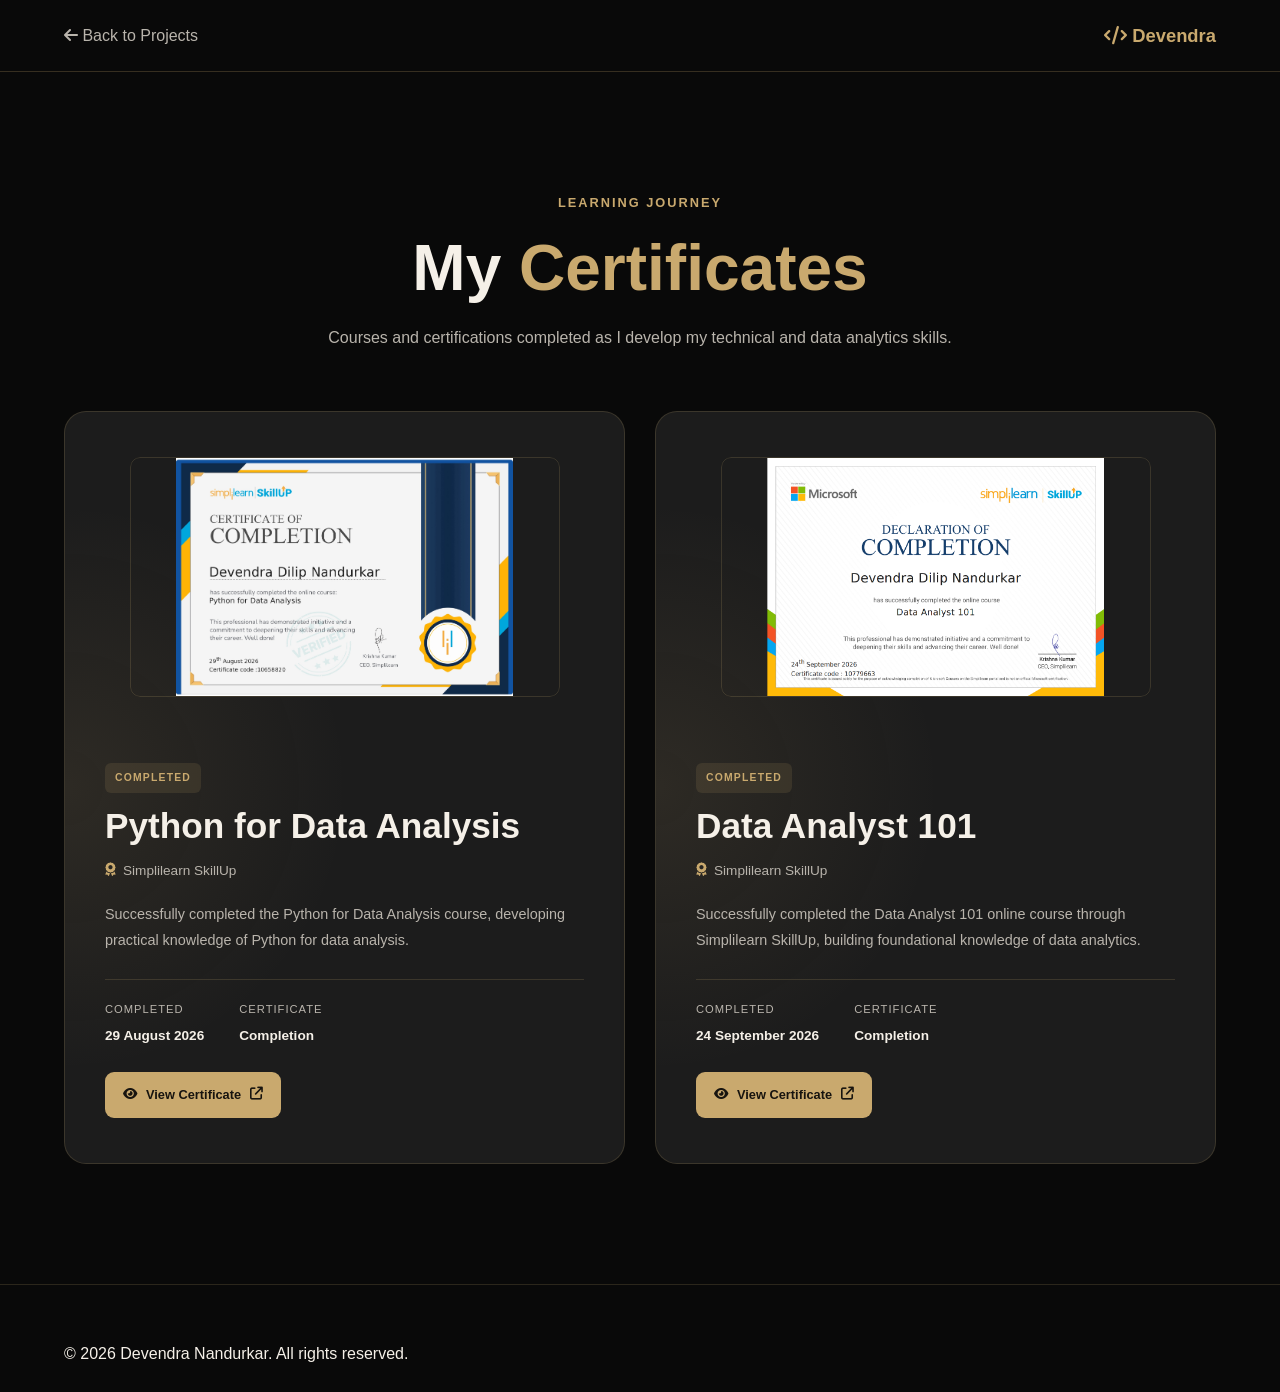
==== commit 58f01f44: "Add files via upload" ====
--- a/certificates.html
+++ b/certificates.html
@@ -362,7 +362,7 @@
     <!-- Navigation -->
     <nav class="project-nav">
         <div class="project-container nav-inner">
-            <a class="back-link" href="../index.html#projects">
+            <a class="back-link" href=" index.html#projects">
                 <i class="fa-solid fa-arrow-left"></i>
                 Back to Projects
             </a>
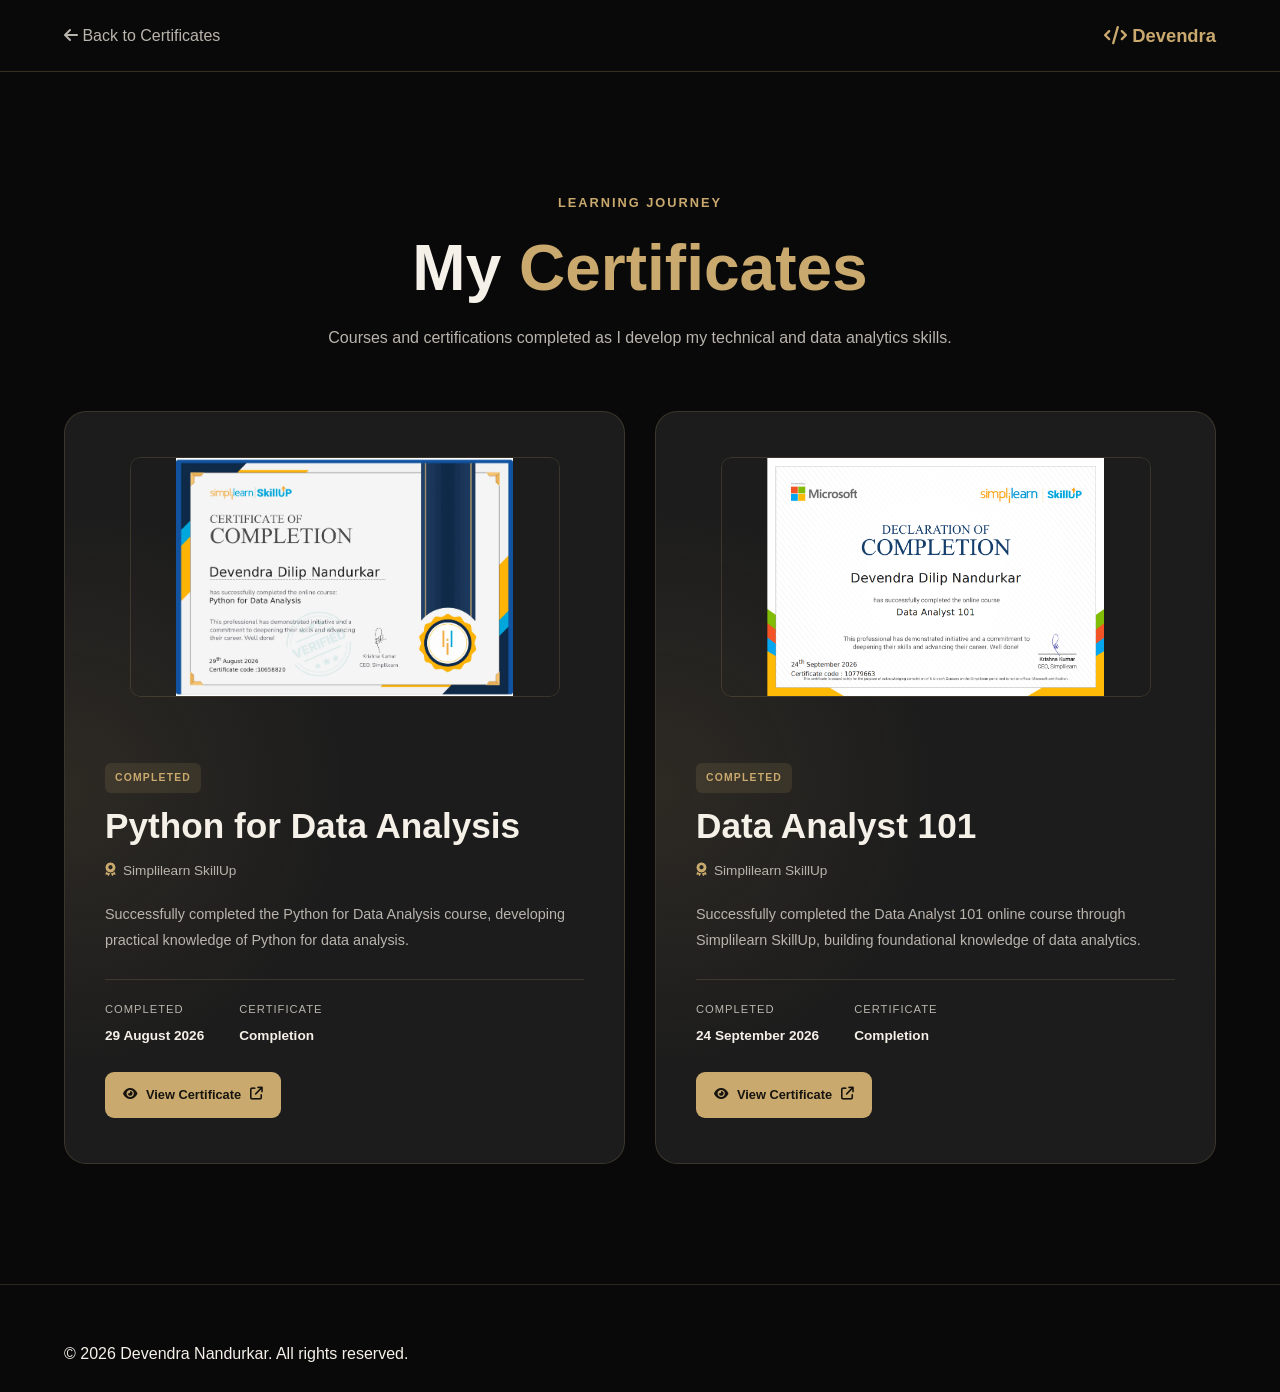
==== commit 980b6e24: "Add files via upload" ====
--- a/certificates.html
+++ b/certificates.html
@@ -362,9 +362,9 @@
     <!-- Navigation -->
     <nav class="project-nav">
         <div class="project-container nav-inner">
-            <a class="back-link" href=" index.html#projects">
+            <a class="back-link" href="../index.html#certificates">
                 <i class="fa-solid fa-arrow-left"></i>
-                Back to Projects
+                Back to Certificates
             </a>
 
             <a class="brand">
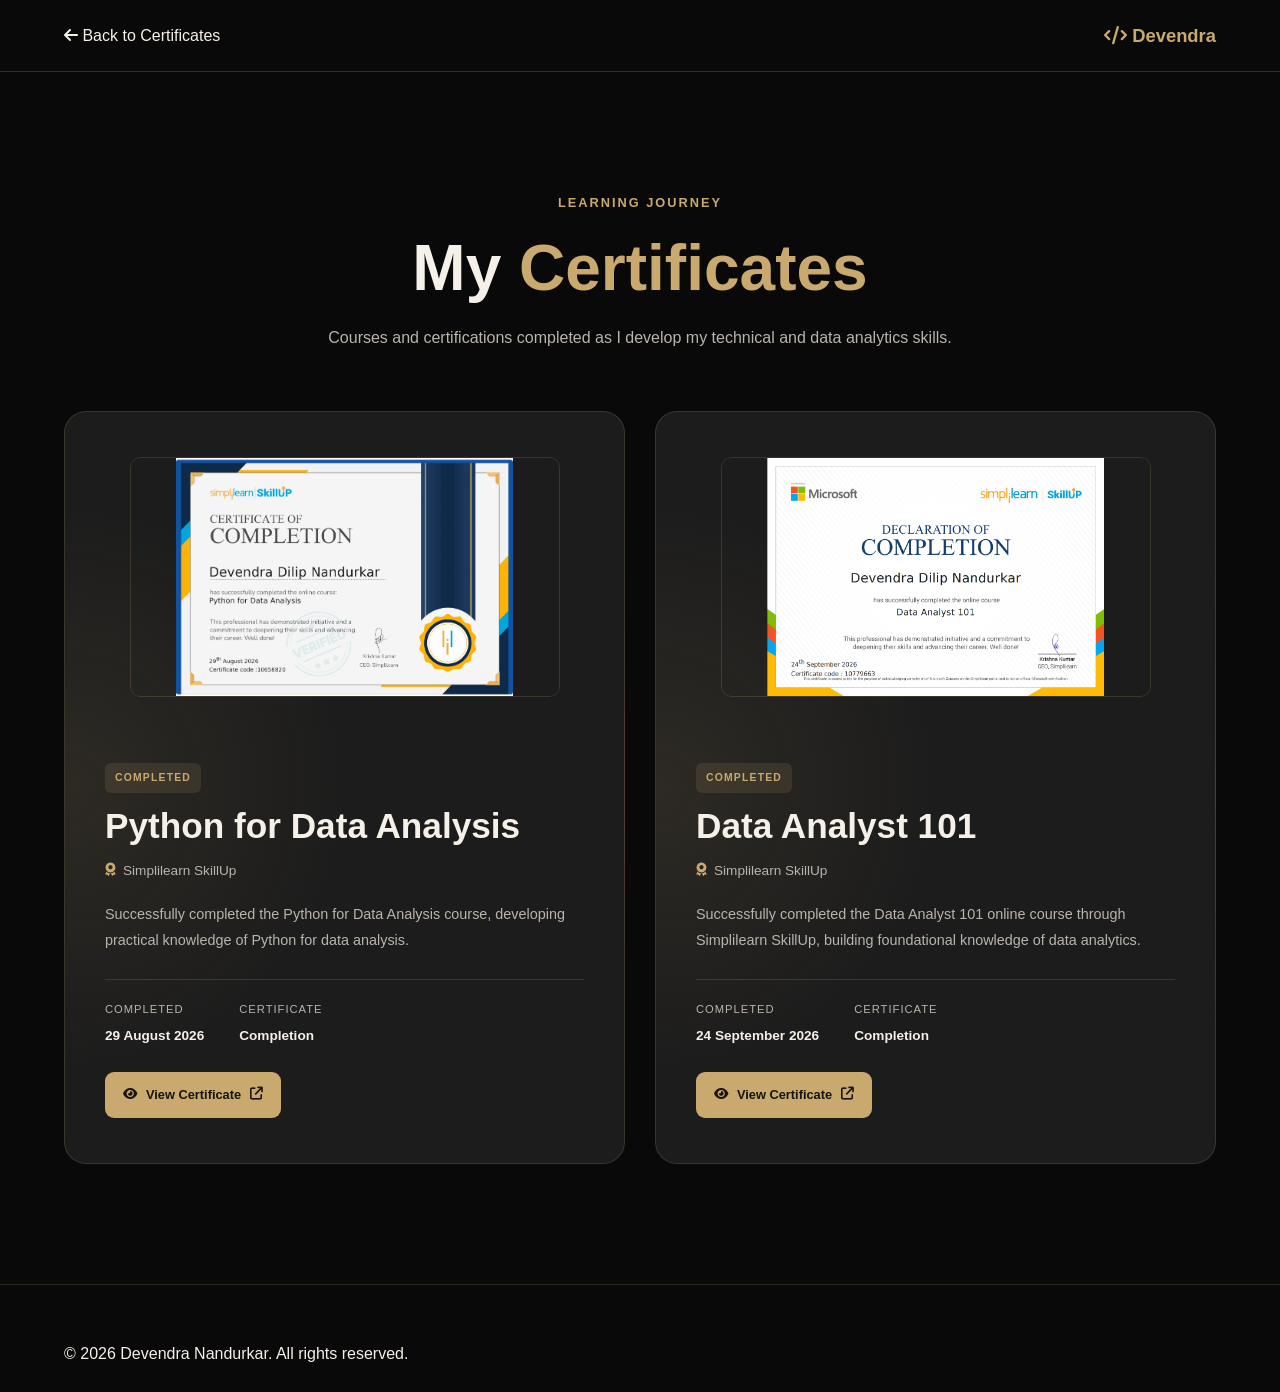
==== commit 1b15cc42: "Add files via upload" ====
--- a/certificates.html
+++ b/certificates.html
@@ -362,9 +362,17 @@
     <!-- Navigation -->
     <nav class="project-nav">
         <div class="project-container nav-inner">
-            <a class="back-link" href="../index.html#certificates">
+            <!-- Back Button -->
+
+            <a
+                href="index.html#certificates"
+                class="project-back"
+            >
+
                 <i class="fa-solid fa-arrow-left"></i>
+
                 Back to Certificates
+
             </a>
 
             <a class="brand">
